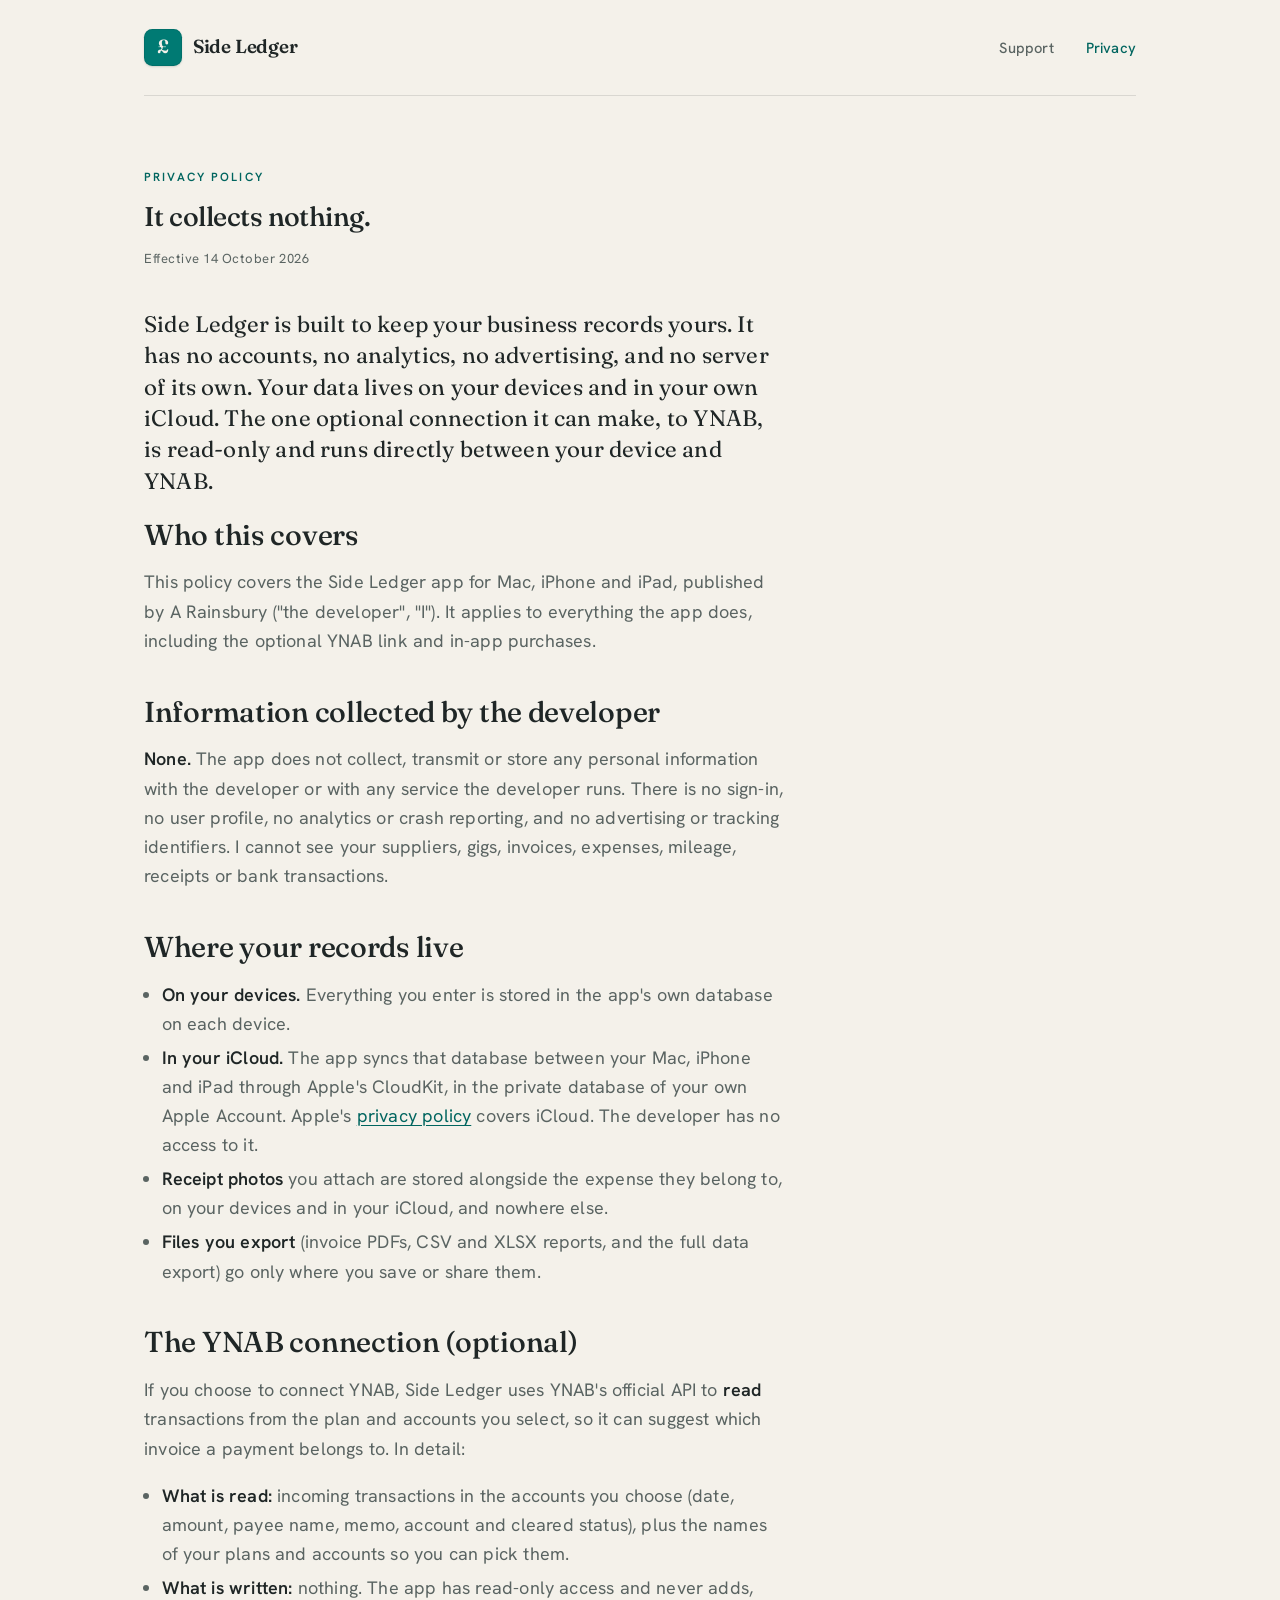
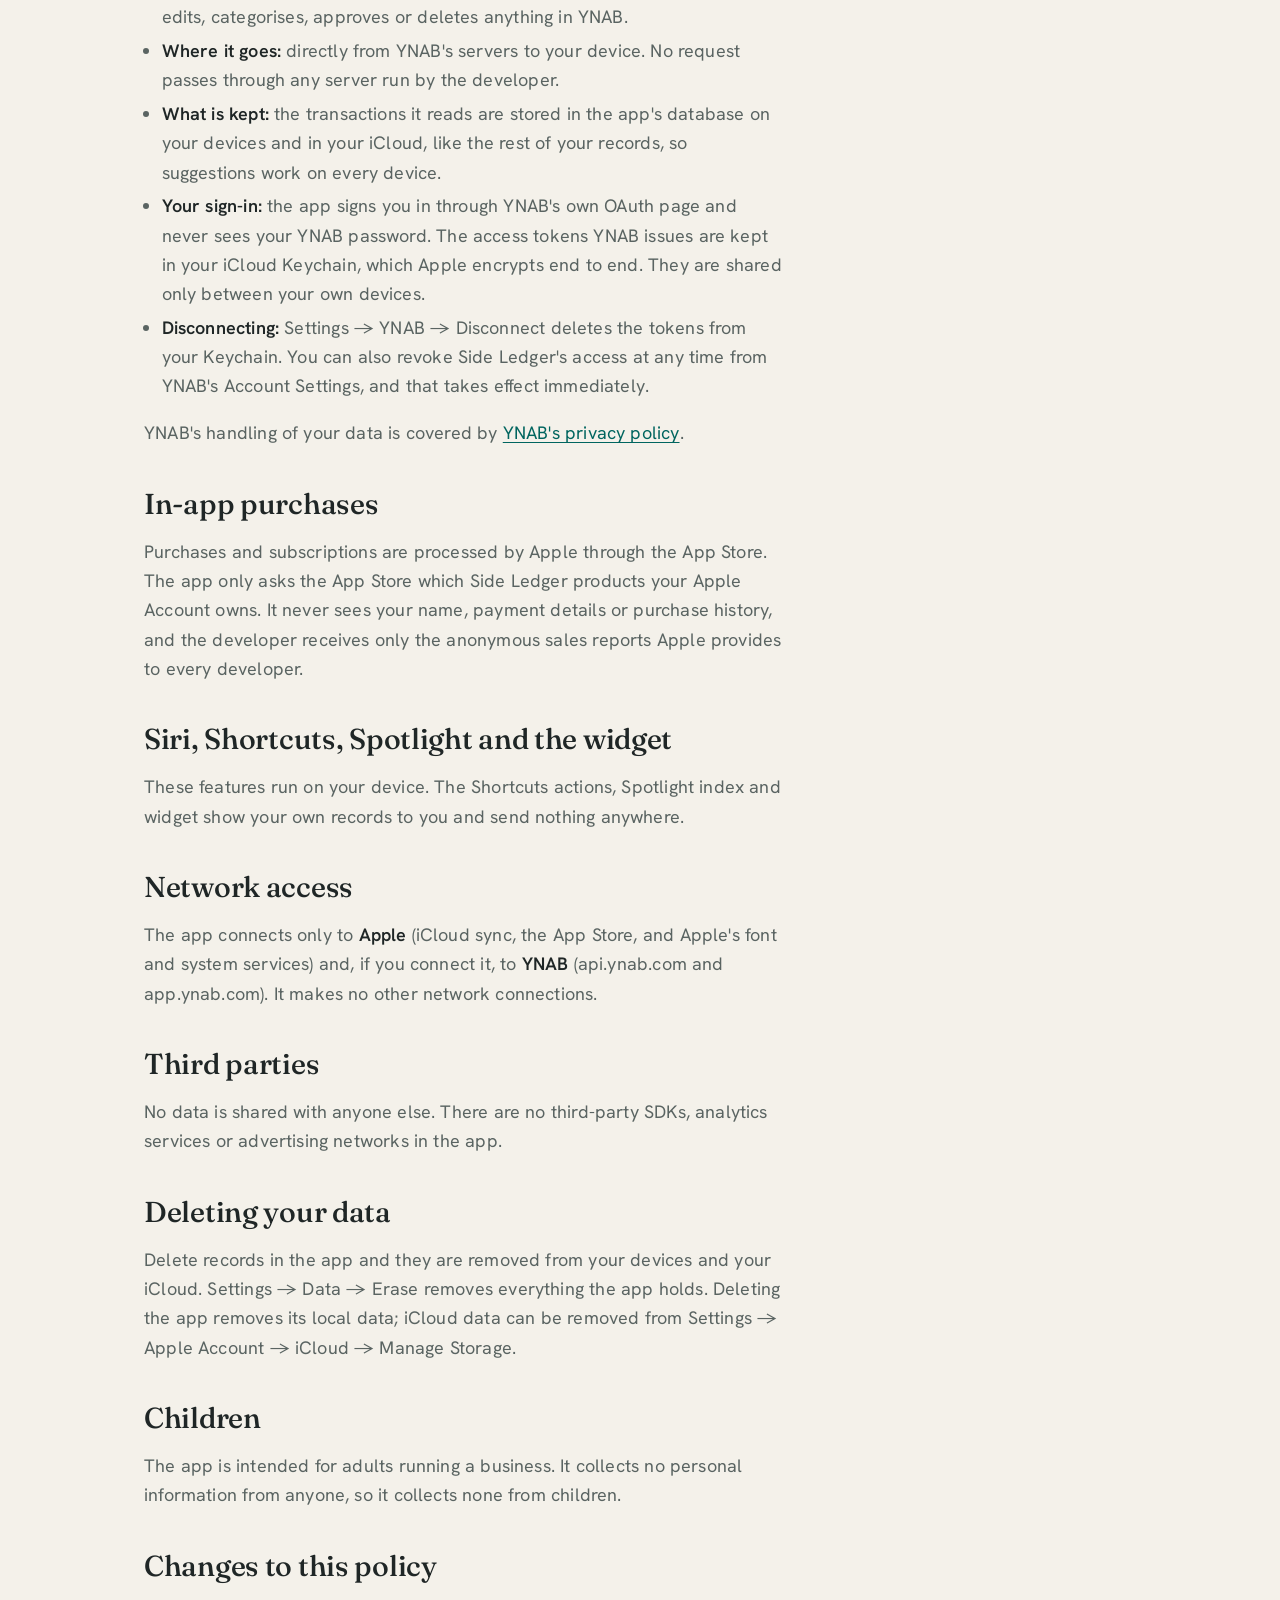
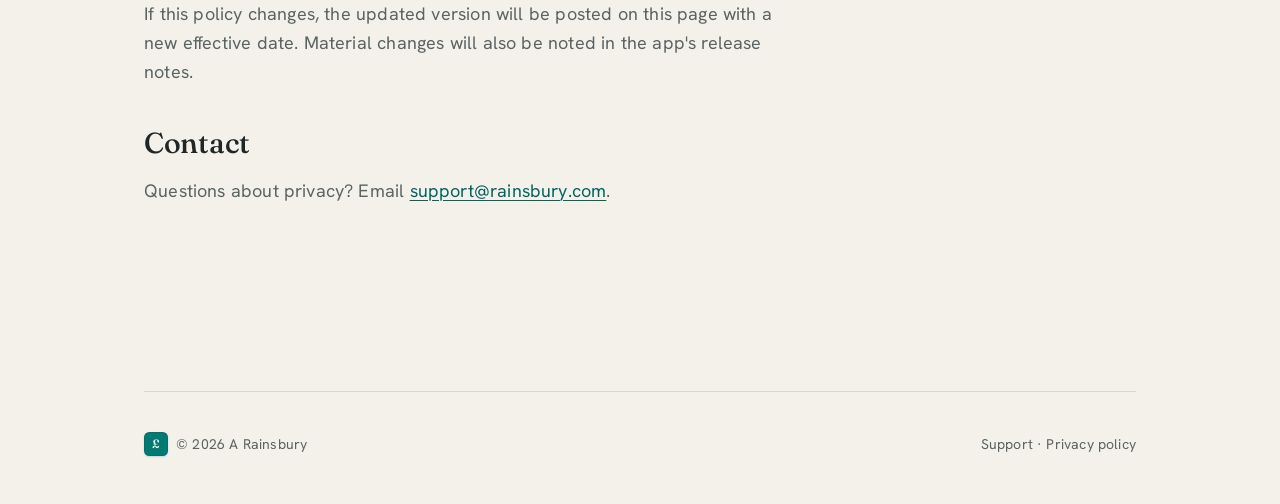
==== privacy.html @ ac07b153 "Side Ledger support and privacy pages Co-Authored-By: Claude Fable 5.1 <noreply@anthropic.com>" ====
<!doctype html>
<html lang="en">
<head>
<meta charset="utf-8">
<meta name="viewport" content="width=device-width, initial-scale=1">
<title>Side Ledger Privacy Policy</title>
<meta name="description" content="Privacy policy for Side Ledger. The short version: it collects nothing. Your records live on your devices and in your own iCloud. The optional YNAB link is read-only and runs directly between your device and YNAB.">
<meta property="og:title" content="Side Ledger Privacy Policy">
<meta property="og:description" content="Side Ledger collects nothing. No accounts, no tracking, no servers of ours. The YNAB link is read-only.">
<meta property="og:type" content="website">
<link rel="preconnect" href="https://fonts.googleapis.com">
<link rel="preconnect" href="https://fonts.gstatic.com" crossorigin>
<link href="https://fonts.googleapis.com/css2?family=Fraunces:opsz,wght@9..144,400;9..144,500;9..144,600&family=Hanken+Grotesk:wght@400;500;600&display=swap" rel="stylesheet">
<link rel="stylesheet" href="styles.css">
</head>
<body>
<div class="wrap">

  <header class="site-head">
    <a class="brand" href="index.html">
      <span class="tile">£</span>
      <b>Side&nbsp;Ledger</b>
    </a>
    <nav class="nav">
      <a href="index.html">Support</a>
      <a href="privacy.html" aria-current="page">Privacy</a>
    </nav>
  </header>

  <main>
    <section>
      <p class="eyebrow reveal">Privacy policy</p>
      <h1 class="reveal" style="font-family:var(--display);font-weight:500;font-size:clamp(2.2rem,1.5rem+3vw,3.6rem);letter-spacing:-0.02em;line-height:1.05;margin-bottom:1rem;">It collects nothing.</h1>
      <p class="stamp reveal">Effective 14 October 2026</p>

      <div class="prose reveal" style="margin-top:2.5rem;">
        <p class="lead">Side Ledger is built to keep your business records yours. It has no accounts, no analytics, no advertising, and no server of its own. Your data lives on your devices and in your own iCloud. The one optional connection it can make, to YNAB, is read-only and runs directly between your device and YNAB.</p>

        <h2>Who this covers</h2>
        <p>This policy covers the Side Ledger app for Mac, iPhone and iPad, published by A Rainsbury ("the developer", "I"). It applies to everything the app does, including the optional YNAB link and in-app purchases.</p>

        <h2>Information collected by the developer</h2>
        <p><strong>None.</strong> The app does not collect, transmit or store any personal information with the developer or with any service the developer runs. There is no sign-in, no user profile, no analytics or crash reporting, and no advertising or tracking identifiers. I cannot see your suppliers, gigs, invoices, expenses, mileage, receipts or bank transactions.</p>

        <h2>Where your records live</h2>
        <ul>
          <li><strong>On your devices.</strong> Everything you enter is stored in the app's own database on each device.</li>
          <li><strong>In your iCloud.</strong> The app syncs that database between your Mac, iPhone and iPad through Apple's CloudKit, in the private database of your own Apple Account. Apple's <a href="https://www.apple.com/legal/privacy/">privacy policy</a> covers iCloud. The developer has no access to it.</li>
          <li><strong>Receipt photos</strong> you attach are stored alongside the expense they belong to, on your devices and in your iCloud, and nowhere else.</li>
          <li><strong>Files you export</strong> (invoice PDFs, CSV and XLSX reports, and the full data export) go only where you save or share them.</li>
        </ul>

        <h2>The YNAB connection (optional)</h2>
        <p>If you choose to connect YNAB, Side Ledger uses YNAB's official API to <strong>read</strong> transactions from the plan and accounts you select, so it can suggest which invoice a payment belongs to. In detail:</p>
        <ul>
          <li><strong>What is read:</strong> incoming transactions in the accounts you choose (date, amount, payee name, memo, account and cleared status), plus the names of your plans and accounts so you can pick them.</li>
          <li><strong>What is written:</strong> nothing. The app has read-only access and never adds, edits, categorises, approves or deletes anything in YNAB.</li>
          <li><strong>Where it goes:</strong> directly from YNAB's servers to your device. No request passes through any server run by the developer.</li>
          <li><strong>What is kept:</strong> the transactions it reads are stored in the app's database on your devices and in your iCloud, like the rest of your records, so suggestions work on every device.</li>
          <li><strong>Your sign-in:</strong> the app signs you in through YNAB's own OAuth page and never sees your YNAB password. The access tokens YNAB issues are kept in your iCloud Keychain, which Apple encrypts end to end. They are shared only between your own devices.</li>
          <li><strong>Disconnecting:</strong> Settings → YNAB → Disconnect deletes the tokens from your Keychain. You can also revoke Side Ledger's access at any time from YNAB's Account Settings, and that takes effect immediately.</li>
        </ul>
        <p>YNAB's handling of your data is covered by <a href="https://www.ynab.com/privacy-policy">YNAB's privacy policy</a>.</p>

        <h2>In-app purchases</h2>
        <p>Purchases and subscriptions are processed by Apple through the App Store. The app only asks the App Store which Side Ledger products your Apple Account owns. It never sees your name, payment details or purchase history, and the developer receives only the anonymous sales reports Apple provides to every developer.</p>

        <h2>Siri, Shortcuts, Spotlight and the widget</h2>
        <p>These features run on your device. The Shortcuts actions, Spotlight index and widget show your own records to you and send nothing anywhere.</p>

        <h2>Network access</h2>
        <p>The app connects only to <strong>Apple</strong> (iCloud sync, the App Store, and Apple's font and system services) and, if you connect it, to <strong>YNAB</strong> (api.ynab.com and app.ynab.com). It makes no other network connections.</p>

        <h2>Third parties</h2>
        <p>No data is shared with anyone else. There are no third-party SDKs, analytics services or advertising networks in the app.</p>

        <h2>Deleting your data</h2>
        <p>Delete records in the app and they are removed from your devices and your iCloud. Settings → Data → Erase removes everything the app holds. Deleting the app removes its local data; iCloud data can be removed from Settings → Apple Account → iCloud → Manage Storage.</p>

        <h2>Children</h2>
        <p>The app is intended for adults running a business. It collects no personal information from anyone, so it collects none from children.</p>

        <h2>Changes to this policy</h2>
        <p>If this policy changes, the updated version will be posted on this page with a new effective date. Material changes will also be noted in the app's release notes.</p>

        <h2>Contact</h2>
        <p>Questions about privacy? Email <a href="mailto:support@rainsbury.com?subject=Side%20Ledger%20privacy">support@rainsbury.com</a>.</p>
      </div>
    </section>
  </main>

  <footer class="site-foot">
    <span class="foot-brand"><span class="tile">£</span> © 2026 A Rainsbury</span>
    <span><a href="index.html">Support</a> · <a href="privacy.html">Privacy policy</a></span>
  </footer>

</div>
</body>
</html>
---- styles.css ----
/* Side Ledger: support & privacy site
   Aesthetic: editorial ledger. Cream paper, ink, the app's teal accent.
   Theme-aware via light-dark(); no build step; hosted on GitHub Pages. */

:root {
  color-scheme: light dark;

  --paper:      light-dark(#f4f1ea, #16191a);
  --panel:      light-dark(#fbf9f4, #1f2426);
  --ink:        light-dark(#1f2626, #e6e9e4);
  --ink-soft:   light-dark(#5a6462, #a9b3af);
  --accent:     light-dark(#007a73, #4cc3b8);
  --accent-ink: light-dark(#00655f, #6ad0c6);  /* darker/brighter for text contrast */
  --line:       light-dark(rgba(31,38,38,.13), rgba(230,233,228,.14));
  --line-soft:  light-dark(rgba(31,38,38,.07), rgba(230,233,228,.07));
  --shadow:     light-dark(rgba(20,60,56,.16), rgba(0,0,0,.5));

  /* The "£" tile keeps the app-icon look in both themes. */
  --tile:       #007a73;
  --tile-ink:   #f4f1ea;

  --measure: 64ch;
  --pad-x: clamp(1.25rem, 5vw, 4rem);

  --display: "Fraunces", "Iowan Old Style", Georgia, serif;
  --body: "Hanken Grotesk", "Avenir Next", "Segoe UI", system-ui, sans-serif;
}

* { box-sizing: border-box; }

html { -webkit-text-size-adjust: 100%; scroll-behavior: smooth; }

body {
  margin: 0;
  overflow-x: hidden;
  background: var(--paper);
  color: var(--ink);
  font-family: var(--body);
  font-size: clamp(1rem, 0.96rem + 0.25vw, 1.125rem);
  line-height: 1.62;
  letter-spacing: 0.01em;
  -webkit-font-smoothing: antialiased;
  text-rendering: optimizeLegibility;
}

.wrap {
  max-width: 70rem;
  margin-inline: auto;
  padding-inline: var(--pad-x);
}

a { color: var(--accent-ink); text-underline-offset: 0.18em; text-decoration-thickness: 1px; }
a:hover { color: var(--ink); }

h1, h2, h3 { font-family: var(--display); font-weight: 500; line-height: 1.04; margin: 0; }

.eyebrow {
  font-family: var(--body);
  font-size: 0.74rem;
  font-weight: 600;
  letter-spacing: 0.18em;
  text-transform: uppercase;
  color: var(--accent-ink);
  margin: 0 0 1rem;
}

/* ---------- header ---------- */

.site-head {
  display: flex;
  align-items: center;
  justify-content: space-between;
  gap: 1rem;
  padding-block: clamp(1.1rem, 2.5vw, 1.8rem);
  border-bottom: 1px solid var(--line);
}

.brand { display: inline-flex; align-items: center; gap: 0.7rem; text-decoration: none; color: var(--ink); }
.brand:hover { color: var(--ink); }

.tile {
  width: 2.35rem; height: 2.35rem;
  flex: none;
  display: grid; place-items: center;
  background: var(--tile);
  color: var(--tile-ink);
  border-radius: 22%;
  box-shadow: inset 0 0 0 1px rgba(0,0,0,.08), 0 1px 2px var(--shadow);
  font-family: var(--display);
  font-weight: 600;
  font-size: 1.18rem;
  letter-spacing: -0.02em;
}

.brand b { font-family: var(--display); font-weight: 600; font-size: 1.18rem; letter-spacing: -0.01em; }

.nav { display: flex; gap: clamp(1rem, 3vw, 2rem); font-size: 0.92rem; font-weight: 500; }
.nav a { color: var(--ink-soft); text-decoration: none; }
.nav a:hover, .nav a[aria-current="page"] { color: var(--accent-ink); }

/* ---------- hero ---------- */

.hero {
  display: grid;
  grid-template-columns: 1.15fr 1fr;
  gap: clamp(2rem, 5vw, 4.5rem);
  align-items: center;
  padding-block: clamp(3rem, 8vw, 6.5rem) clamp(2.5rem, 6vw, 5rem);
}

.hero h1 {
  font-size: clamp(2.7rem, 1.6rem + 5vw, 5.2rem);
  letter-spacing: -0.025em;
  margin-bottom: 1.1rem;
}
.hero h1 .dot { color: var(--accent); }

.lede {
  font-size: clamp(1.1rem, 1.02rem + 0.4vw, 1.3rem);
  color: var(--ink-soft);
  max-width: 36ch;
  margin: 0 0 2rem;
}

.cta { display: flex; flex-wrap: wrap; gap: 0.85rem; align-items: center; }

.btn {
  display: inline-flex; align-items: center; gap: 0.5rem;
  font-family: var(--body); font-weight: 600; font-size: 0.98rem;
  padding: 0.7rem 1.25rem;
  border-radius: 999px;
  text-decoration: none;
  border: 1px solid transparent;
  transition: transform .25s cubic-bezier(.22,1,.36,1), background-color .25s, color .25s, border-color .25s;
}
.btn-primary { background: var(--accent); color: #f4fffd; box-shadow: 0 2px 10px -2px var(--shadow); }
.btn-primary:hover { color: #f4fffd; transform: translateY(-2px); }
.btn-ghost { color: var(--ink); border-color: var(--line); }
.btn-ghost:hover { color: var(--ink); border-color: var(--accent); background: var(--line-soft); }

/* hero specimen: a little invoice the app produces */
.cluster { position: relative; min-height: 19rem; display: grid; place-items: center; }

.sheet {
  position: absolute;
  background: var(--panel);
  border: 1px solid var(--line);
  border-radius: 5px;
  box-shadow: 0 1px 0 var(--line), 0 18px 40px -22px var(--shadow);
  padding: 1.1rem 1.2rem;
  font-family: var(--body);
  color: var(--ink);
}
.sheet .tag {
  position: absolute; top: 0.6rem; right: 0.8rem;
  font-size: 0.6rem; font-weight: 600;
  letter-spacing: 0.16em; text-transform: uppercase; color: var(--ink-soft);
}
.sheet .ttl { font-family: var(--display); font-weight: 600; font-size: 1.15rem; letter-spacing: -0.01em; margin: 0.9rem 0 0.6rem; }
.sheet .row { display: flex; justify-content: space-between; gap: 1rem; font-size: 0.78rem; color: var(--ink-soft); padding: 0.28rem 0; border-top: 1px solid var(--line-soft); }
.sheet .row.total { color: var(--ink); font-weight: 600; border-top: 1px solid var(--line); margin-top: 0.3rem; padding-top: 0.5rem; }
.sheet .paid { display: inline-block; margin-top: 0.7rem; font-size: 0.62rem; font-weight: 700; letter-spacing: 0.14em; text-transform: uppercase; color: var(--accent-ink); border: 1.5px solid var(--accent); border-radius: 4px; padding: 0.15rem 0.45rem; transform: rotate(-4deg); }
.sheet--back { width: 12.5rem; transform: rotate(-6deg) translate(-3rem, 0.6rem); z-index: 1; }
.sheet--front { width: 15.5rem; transform: rotate(3deg) translate(2rem, 0); z-index: 2; }

/* ---------- generic section ---------- */

section { padding-block: clamp(2.5rem, 6vw, 4.5rem); }
.section-head { max-width: 48ch; margin-bottom: clamp(1.5rem, 4vw, 2.5rem); }
.section-head h2 { font-size: clamp(1.7rem, 1.3rem + 1.6vw, 2.6rem); letter-spacing: -0.02em; }
.section-head p { color: var(--ink-soft); margin: 0.6rem 0 0; }
.rule { border: 0; border-top: 1px solid var(--line); margin: 0; }

.steps { display: grid; grid-template-columns: repeat(3, 1fr); gap: clamp(1.25rem, 3vw, 2.5rem); counter-reset: step; }
.step { position: relative; padding-top: 2.8rem; }
.step::before {
  counter-increment: step; content: counter(step);
  position: absolute; top: 0; left: 0;
  font-family: var(--display); font-weight: 600; font-size: 1.9rem;
  color: var(--accent); line-height: 1;
}
.step h3 { font-size: 1.18rem; margin-bottom: 0.35rem; }
.step p { margin: 0; color: var(--ink-soft); font-size: 0.97rem; }

.faq { max-width: var(--measure); }
.faq details { border-top: 1px solid var(--line); }
.faq details:last-of-type { border-bottom: 1px solid var(--line); }
.faq summary {
  list-style: none; cursor: pointer;
  display: flex; align-items: baseline; justify-content: space-between; gap: 1rem;
  padding: 1.1rem 0;
  font-family: var(--display); font-size: 1.12rem; font-weight: 500; color: var(--ink);
}
.faq summary::-webkit-details-marker { display: none; }
.faq summary .mk { font-family: var(--body); color: var(--accent); font-size: 1.4rem; line-height: 1; transition: transform .3s cubic-bezier(.22,1,.36,1); flex: none; }
.faq details[open] summary .mk { transform: rotate(45deg); }
.faq .ans { padding: 0 0 1.2rem; color: var(--ink-soft); max-width: 58ch; }
.faq .ans p { margin: 0 0 0.6rem; }
.faq .ans p:last-child { margin-bottom: 0; }

.contact { display: grid; grid-template-columns: 1fr auto; gap: 1.5rem 3rem; align-items: end; }
.contact .mail {
  font-family: var(--display); font-weight: 500;
  font-size: clamp(1.4rem, 1.1rem + 1.6vw, 2.2rem);
  letter-spacing: -0.01em; text-decoration: none; color: var(--ink);
  border-bottom: 2px solid var(--accent); padding-bottom: 0.15rem;
}
.contact .mail:hover { color: var(--accent-ink); }

.prose { max-width: var(--measure); }
.prose h2 { font-size: clamp(1.35rem, 1.1rem + 1vw, 1.8rem); margin: 2.6rem 0 0.7rem; letter-spacing: -0.01em; }
.prose h2:first-of-type { margin-top: 0; }
.prose p, .prose li { color: var(--ink-soft); }
.prose ul { padding-left: 1.1rem; }
.prose li { margin: 0.3rem 0; }
.prose strong { color: var(--ink); font-weight: 600; }
.lead { font-size: clamp(1.15rem, 1.05rem + 0.5vw, 1.4rem); color: var(--ink) !important; font-family: var(--display); font-weight: 400; line-height: 1.4; }
.stamp { font-size: 0.82rem; color: var(--ink-soft); letter-spacing: 0.04em; }

/* ---------- footer ---------- */

.site-foot {
  border-top: 1px solid var(--line);
  margin-top: clamp(3rem, 8vw, 6rem);
  padding-block: 2.5rem 3rem;
  display: flex; flex-wrap: wrap; gap: 0.5rem 1.5rem;
  align-items: center; justify-content: space-between;
  font-size: 0.88rem; color: var(--ink-soft);
}
.site-foot a { color: var(--ink-soft); text-decoration: none; }
.site-foot a:hover { color: var(--accent-ink); }
.site-foot .foot-brand { display: inline-flex; align-items: center; gap: 0.5rem; }
.site-foot .foot-brand .tile { width: 1.5rem; height: 1.5rem; font-size: 0.75rem; }

/* ---------- entrance motion ---------- */

@media (prefers-reduced-motion: no-preference) {
  .reveal { opacity: 0; transform: translateY(14px); animation: rise .8s cubic-bezier(.22,1,.36,1) forwards; }
  .reveal:nth-child(1) { animation-delay: .04s; }
  .reveal:nth-child(2) { animation-delay: .12s; }
  .reveal:nth-child(3) { animation-delay: .2s; }
  .reveal:nth-child(4) { animation-delay: .28s; }
  .hero .cluster { opacity: 0; animation: fade 1s ease .25s forwards; }
  @keyframes rise { to { opacity: 1; transform: none; } }
  @keyframes fade { to { opacity: 1; } }
}

/* ---------- responsive ---------- */

@media (max-width: 820px) {
  .hero { grid-template-columns: 1fr; padding-bottom: 2rem; }
  .hero .cluster { order: -1; min-height: 15rem; margin-bottom: 0.5rem; }
  .sheet--back { width: 10.5rem; transform: rotate(-6deg) translate(-2.4rem, 0.4rem); }
  .sheet--front { width: 13rem; transform: rotate(3deg) translate(1.6rem, 0); }
  .steps { grid-template-columns: 1fr; gap: 1.75rem; }
  .step { padding-top: 0; padding-left: 2.9rem; }
  .step::before { top: -0.15rem; }
  .contact { grid-template-columns: 1fr; align-items: start; }
}

@media (max-width: 420px) {
  .nav { gap: 1rem; }
  .sheet--back { display: none; }
  .sheet--front { transform: rotate(2deg); }
}
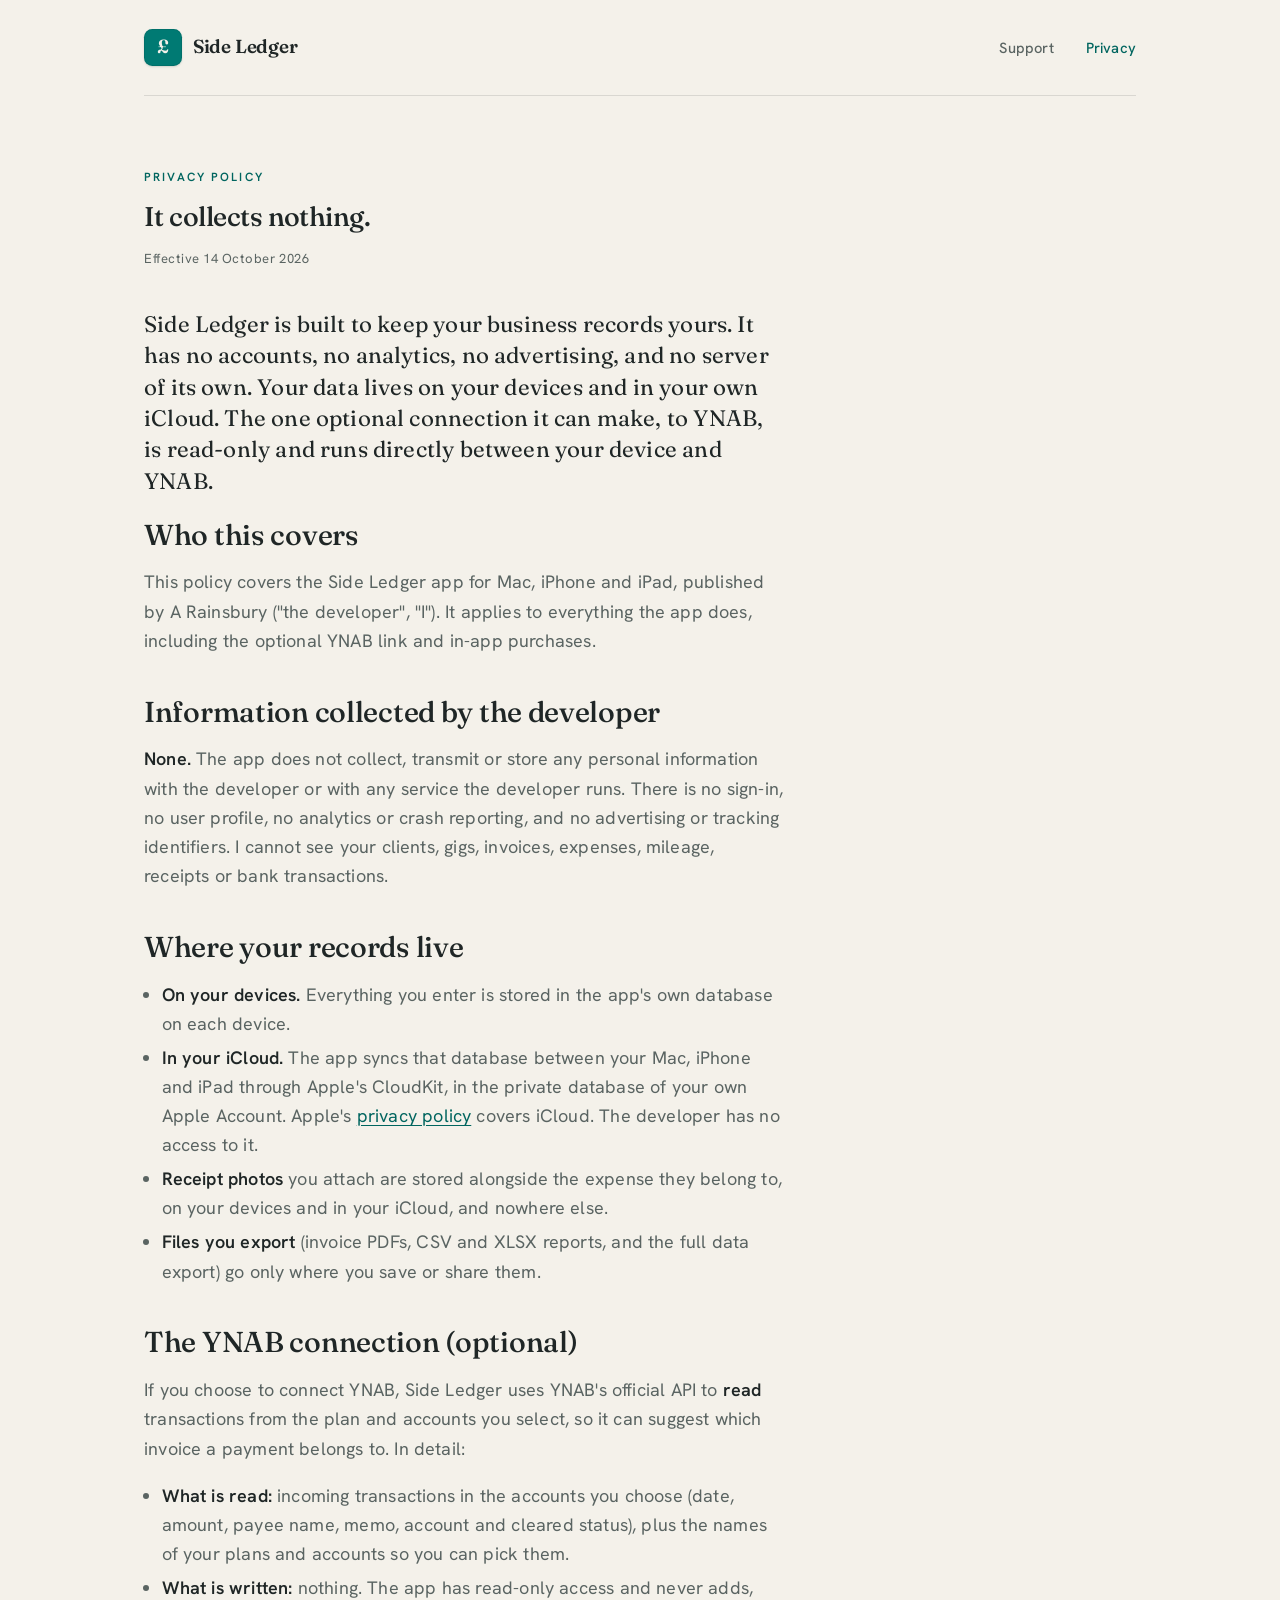
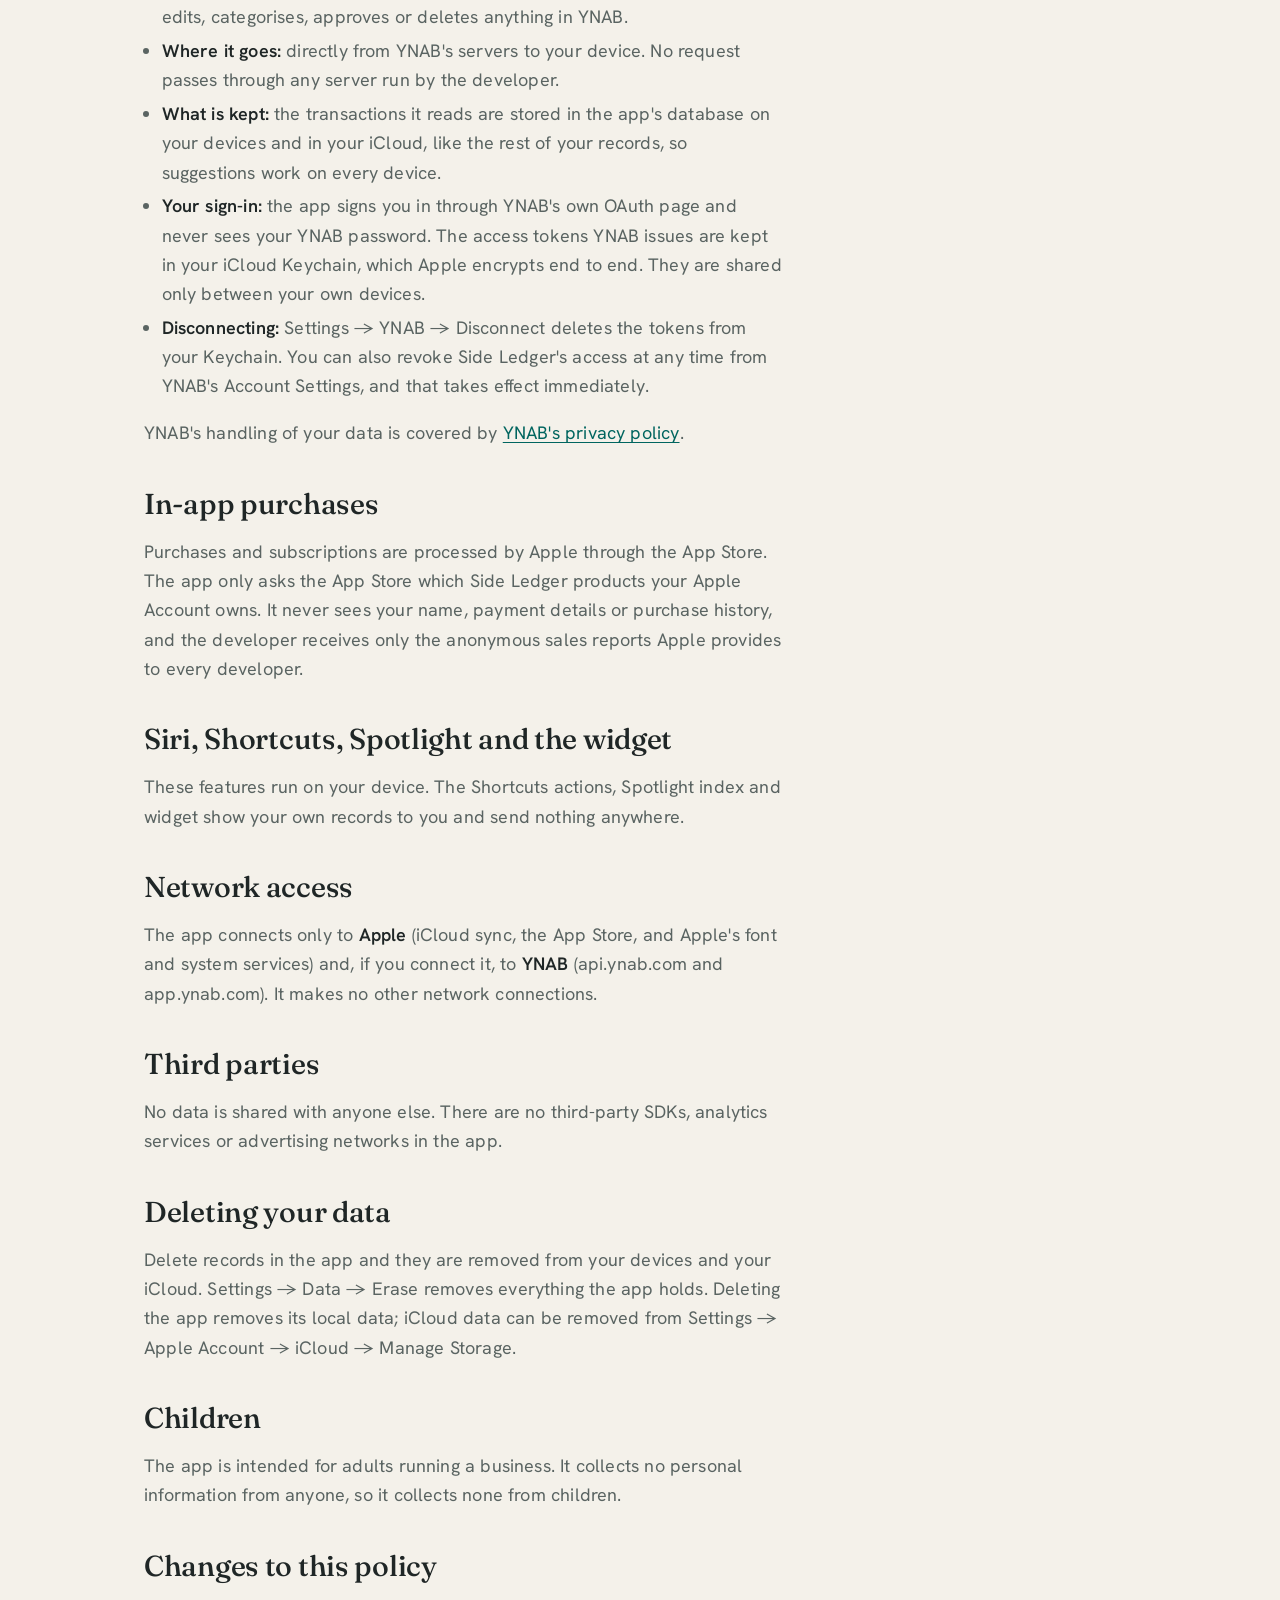
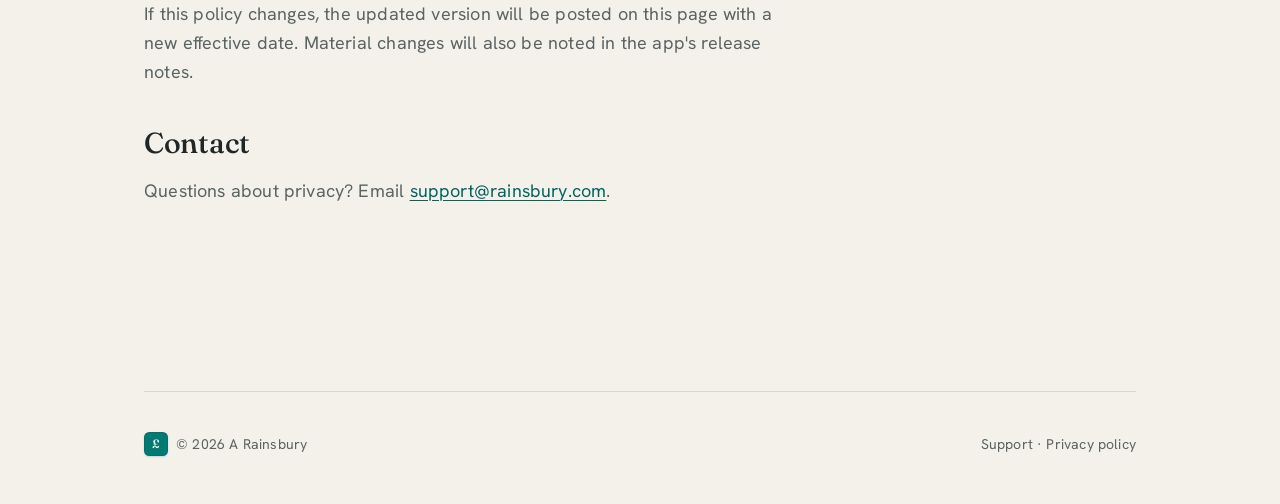
==== commit 3a9f8785: "Clients wording; Shortcuts actions list Co-Authored-By: Claude Fable 5.1 <noreply@anthropic.com>" ====
--- a/privacy.html
+++ b/privacy.html
@@ -40,7 +40,7 @@
         <p>This policy covers the Side Ledger app for Mac, iPhone and iPad, published by A Rainsbury ("the developer", "I"). It applies to everything the app does, including the optional YNAB link and in-app purchases.</p>
 
         <h2>Information collected by the developer</h2>
-        <p><strong>None.</strong> The app does not collect, transmit or store any personal information with the developer or with any service the developer runs. There is no sign-in, no user profile, no analytics or crash reporting, and no advertising or tracking identifiers. I cannot see your suppliers, gigs, invoices, expenses, mileage, receipts or bank transactions.</p>
+        <p><strong>None.</strong> The app does not collect, transmit or store any personal information with the developer or with any service the developer runs. There is no sign-in, no user profile, no analytics or crash reporting, and no advertising or tracking identifiers. I cannot see your clients, gigs, invoices, expenses, mileage, receipts or bank transactions.</p>
 
         <h2>Where your records live</h2>
         <ul>
